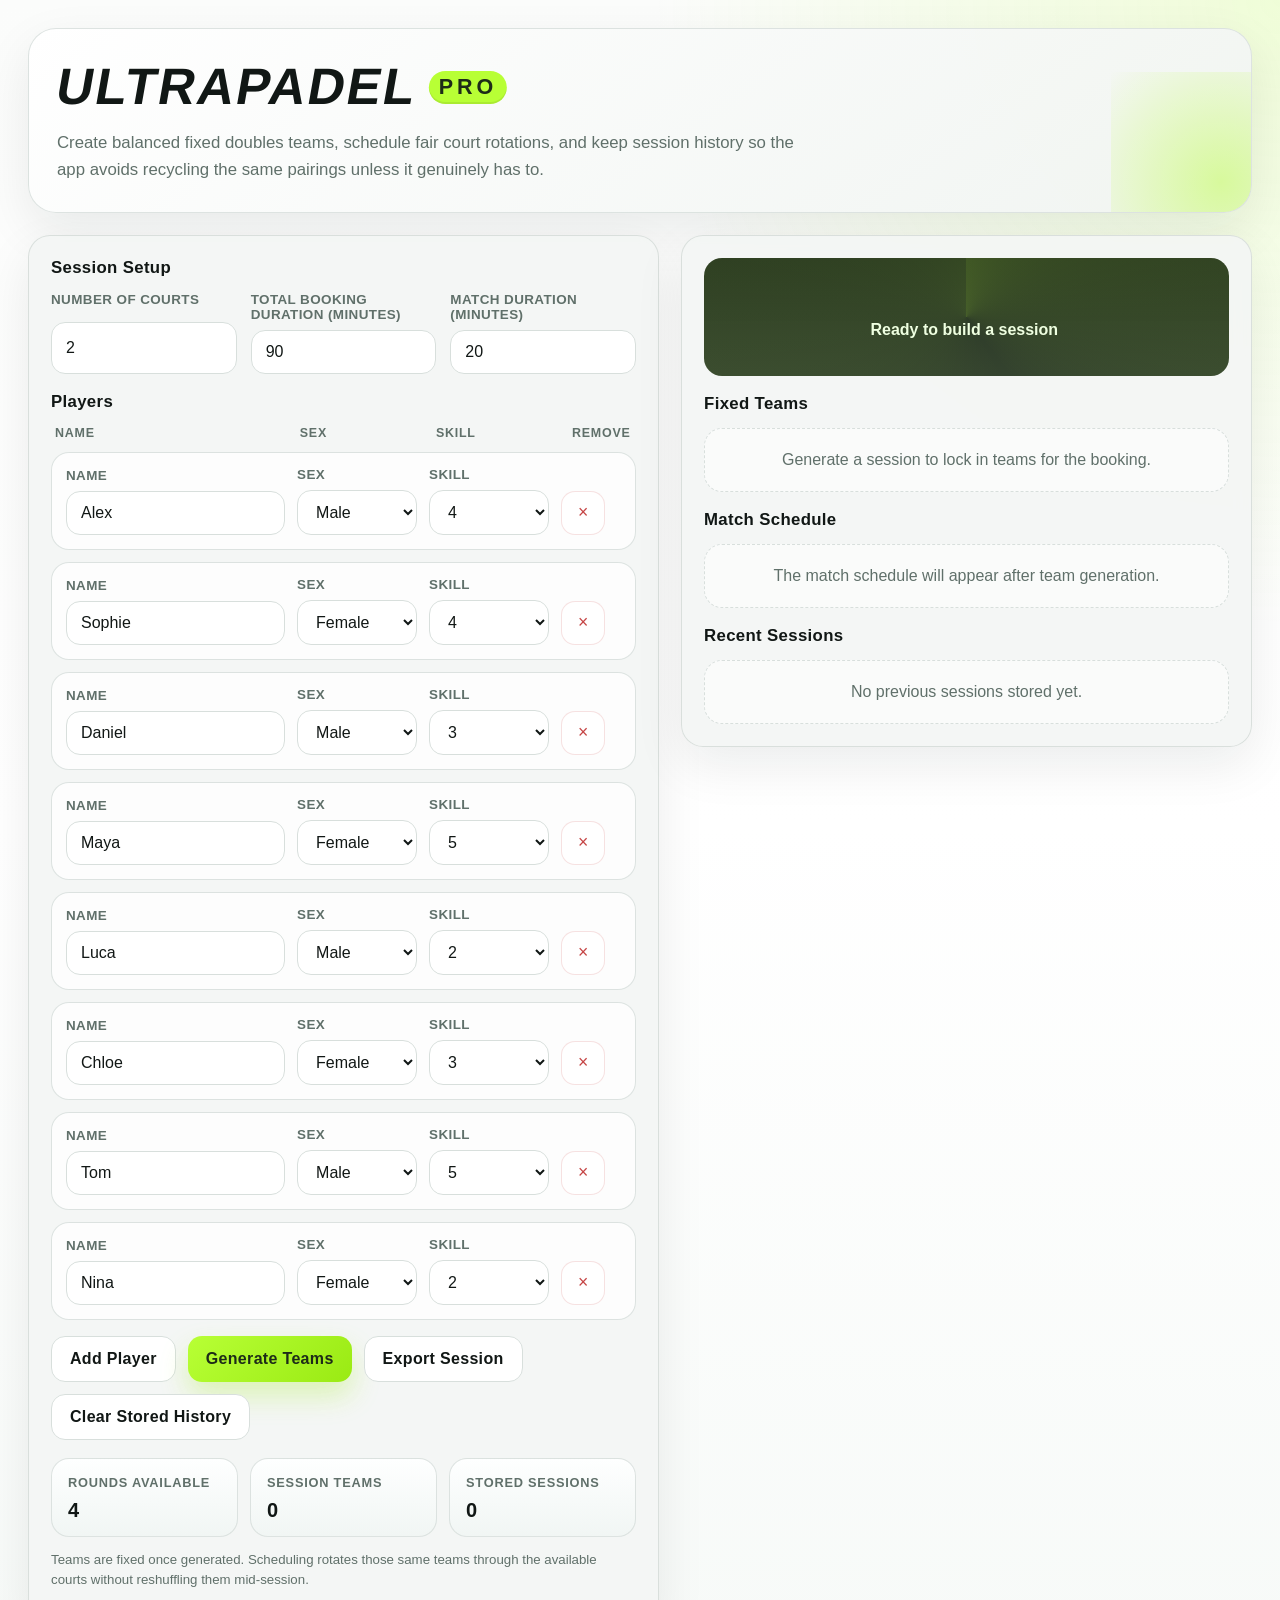
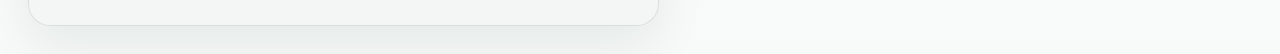
==== ultrapadel-pro.html @ 3bc4e5e4 "first version" ====
<!DOCTYPE html>
<html lang="en">
<head>
  <meta charset="UTF-8" />
  <meta name="viewport" content="width=device-width, initial-scale=1.0" />
  <title>UltraPadel Pro</title>
  <style>
    :root {
      --bg: #ffffff;
      --panel: #f3f5f4;
      --panel-strong: #e9eeeb;
      --text: #111715;
      --muted: #60706a;
      --line: #d8dfdc;
      --accent: #b8ff35;
      --accent-strong: #9aea13;
      --accent-dark: #1d2b18;
      --shadow: 0 18px 50px rgba(17, 23, 21, 0.08);
      --radius: 22px;
      --radius-sm: 14px;
    }

    * {
      box-sizing: border-box;
    }

    html, body {
      margin: 0;
      min-height: 100%;
      background:
        radial-gradient(circle at top right, rgba(184, 255, 53, 0.18), transparent 30%),
        linear-gradient(180deg, #fbfcfb 0%, #ffffff 50%, #f7faf8 100%);
      color: var(--text);
      font-family: "Segoe UI", "Helvetica Neue", Arial, sans-serif;
    }

    body {
      padding: 28px;
    }

    .app {
      max-width: 1400px;
      margin: 0 auto;
      display: grid;
      gap: 22px;
    }

    .hero {
      position: relative;
      overflow: hidden;
      border-radius: 28px;
      padding: 28px;
      background: linear-gradient(145deg, rgba(255,255,255,0.96), rgba(240,244,241,0.96));
      box-shadow: var(--shadow);
      border: 1px solid rgba(216, 223, 220, 0.85);
    }

    .hero::after {
      content: "";
      position: absolute;
      inset: auto -80px -80px auto;
      width: 220px;
      height: 220px;
      background: radial-gradient(circle, rgba(184,255,53,0.45), rgba(184,255,53,0));
      pointer-events: none;
    }

    .logo {
      display: inline-flex;
      align-items: baseline;
      gap: 12px;
      font-size: clamp(2rem, 4vw, 3.5rem);
      font-weight: 900;
      letter-spacing: 0.04em;
      text-transform: uppercase;
      transform: skewX(-10deg);
    }

    .logo .pro {
      color: var(--accent-dark);
      background: var(--accent);
      padding: 4px 10px;
      border-radius: 999px;
      font-size: 0.42em;
      letter-spacing: 0.18em;
      transform: translateY(-10px) skewX(10deg);
      box-shadow: inset 0 -2px 0 rgba(0,0,0,0.08);
    }

    .hero p {
      max-width: 760px;
      margin: 14px 0 0;
      color: var(--muted);
      font-size: 1.05rem;
      line-height: 1.6;
    }

    .layout {
      display: grid;
      grid-template-columns: 1.05fr 0.95fr;
      gap: 22px;
      align-items: start;
    }

    .panel {
      background: rgba(243, 245, 244, 0.9);
      border: 1px solid rgba(216, 223, 220, 0.95);
      border-radius: var(--radius);
      box-shadow: var(--shadow);
      padding: 22px;
      backdrop-filter: blur(8px);
    }

    .panel h2,
    .panel h3 {
      margin: 0 0 14px;
      font-size: 1.05rem;
      letter-spacing: 0.02em;
    }

    .config-grid {
      display: grid;
      grid-template-columns: repeat(3, minmax(0, 1fr));
      gap: 14px;
      margin-bottom: 18px;
    }

    .field,
    .player-cell {
      display: grid;
      gap: 8px;
    }

    label {
      font-size: 0.84rem;
      font-weight: 700;
      color: var(--muted);
      letter-spacing: 0.03em;
      text-transform: uppercase;
    }

    input,
    select,
    button,
    textarea {
      font: inherit;
    }

    input,
    select,
    textarea {
      width: 100%;
      border: 1px solid var(--line);
      background: #ffffff;
      border-radius: 14px;
      padding: 12px 14px;
      color: var(--text);
      outline: none;
      transition: border-color 180ms ease, box-shadow 180ms ease, transform 180ms ease;
    }

    input:focus,
    select:focus,
    textarea:focus {
      border-color: rgba(154, 234, 19, 0.8);
      box-shadow: 0 0 0 4px rgba(184, 255, 53, 0.18);
    }

    .players-head,
    .player-row {
      display: grid;
      grid-template-columns: minmax(0, 1.5fr) minmax(120px, 0.8fr) minmax(120px, 0.8fr) 60px;
      gap: 12px;
      align-items: end;
    }

    .players-head {
      margin-bottom: 12px;
      padding: 0 4px;
      color: var(--muted);
      font-weight: 700;
      font-size: 0.78rem;
      text-transform: uppercase;
      letter-spacing: 0.06em;
    }

    .players-list {
      display: grid;
      gap: 12px;
      margin-bottom: 16px;
    }

    .player-row {
      padding: 14px;
      background: rgba(255, 255, 255, 0.82);
      border: 1px solid rgba(216, 223, 220, 0.85);
      border-radius: 18px;
      transition: transform 180ms ease, box-shadow 180ms ease;
    }

    .player-row:hover {
      transform: translateY(-2px);
      box-shadow: 0 10px 24px rgba(17, 23, 21, 0.06);
    }

    .icon-btn,
    .secondary-btn,
    .primary-btn {
      border: none;
      cursor: pointer;
      transition: transform 180ms ease, box-shadow 180ms ease, background 180ms ease;
    }

    .icon-btn {
      width: 44px;
      height: 44px;
      border-radius: 14px;
      background: #ffffff;
      color: #c54444;
      border: 1px solid rgba(197, 68, 68, 0.16);
      font-size: 1.1rem;
    }

    .icon-btn:hover,
    .secondary-btn:hover,
    .primary-btn:hover {
      transform: translateY(-1px);
    }

    .actions {
      display: flex;
      flex-wrap: wrap;
      gap: 12px;
      margin-top: 14px;
    }

    .primary-btn,
    .secondary-btn {
      padding: 13px 18px;
      border-radius: 14px;
      font-weight: 800;
      letter-spacing: 0.02em;
    }

    .primary-btn {
      background: linear-gradient(135deg, var(--accent) 0%, var(--accent-strong) 100%);
      color: var(--accent-dark);
      box-shadow: 0 14px 28px rgba(154, 234, 19, 0.28);
    }

    .secondary-btn {
      background: #ffffff;
      color: var(--text);
      border: 1px solid var(--line);
    }

    .meta-row {
      display: grid;
      grid-template-columns: repeat(3, minmax(0, 1fr));
      gap: 12px;
      margin-top: 18px;
    }

    .stat-card {
      padding: 14px 16px;
      border-radius: 18px;
      background: linear-gradient(180deg, rgba(255,255,255,0.92), rgba(241,245,243,0.92));
      border: 1px solid rgba(216, 223, 220, 0.85);
    }

    .stat-card strong {
      display: block;
      font-size: 1.25rem;
      margin-top: 8px;
    }

    .stat-card span {
      font-size: 0.8rem;
      font-weight: 800;
      letter-spacing: 0.06em;
      text-transform: uppercase;
      color: var(--muted);
    }

    .shuffle-box {
      min-height: 118px;
      display: grid;
      place-items: center;
      padding: 20px;
      border-radius: 18px;
      background: linear-gradient(180deg, rgba(29,43,24,0.96), rgba(36,52,30,0.92));
      color: #efffe1;
      margin-bottom: 18px;
      position: relative;
      overflow: hidden;
    }

    .shuffle-box::before {
      content: "";
      position: absolute;
      inset: -40%;
      background: conic-gradient(from 0deg, rgba(184,255,53,0.18), transparent 40%, rgba(184,255,53,0.1));
      animation: rotateGlow 9s linear infinite;
    }

    .shuffle-inner {
      position: relative;
      z-index: 1;
      text-align: center;
    }

    .shuffle-state {
      display: inline-flex;
      flex-wrap: wrap;
      justify-content: center;
      gap: 8px;
      min-height: 30px;
      margin-top: 10px;
    }

    .shuffle-pill {
      padding: 7px 10px;
      border-radius: 999px;
      font-size: 0.9rem;
      background: rgba(255,255,255,0.12);
      border: 1px solid rgba(255,255,255,0.12);
      animation: popIn 260ms ease;
    }

    .results-grid {
      display: grid;
      gap: 18px;
    }

    .team-list,
    .schedule-list,
    .history-list {
      display: grid;
      gap: 12px;
    }

    .team-card,
    .round-card,
    .history-card {
      padding: 16px;
      border-radius: 18px;
      background: rgba(255,255,255,0.84);
      border: 1px solid rgba(216,223,220,0.85);
    }

    .team-card header,
    .round-card header {
      display: flex;
      justify-content: space-between;
      gap: 12px;
      align-items: center;
      margin-bottom: 10px;
    }

    .team-tag,
    .court-tag,
    .badge {
      display: inline-flex;
      align-items: center;
      gap: 8px;
      padding: 6px 10px;
      border-radius: 999px;
      font-size: 0.78rem;
      font-weight: 800;
      letter-spacing: 0.05em;
      text-transform: uppercase;
    }

    .team-tag,
    .court-tag {
      background: rgba(184,255,53,0.18);
      color: #3b5a12;
    }

    .badge {
      background: rgba(17,23,21,0.06);
      color: var(--muted);
    }

    .team-players,
    .match-line,
    .history-line {
      display: flex;
      flex-wrap: wrap;
      gap: 10px;
      align-items: center;
    }

    .name-chip {
      padding: 9px 12px;
      border-radius: 999px;
      background: var(--panel);
      font-weight: 700;
    }

    .name-chip small {
      color: var(--muted);
      font-weight: 600;
      margin-left: 6px;
    }

    .vs {
      font-size: 0.82rem;
      font-weight: 900;
      letter-spacing: 0.1em;
      color: var(--muted);
    }

    .subtle {
      color: var(--muted);
      font-size: 0.92rem;
      line-height: 1.5;
    }

    .empty {
      padding: 22px;
      border-radius: 18px;
      border: 1px dashed var(--line);
      color: var(--muted);
      text-align: center;
      background: rgba(255,255,255,0.55);
    }

    .footer-note {
      font-size: 0.83rem;
      color: var(--muted);
      line-height: 1.5;
    }

    @keyframes rotateGlow {
      to { transform: rotate(360deg); }
    }

    @keyframes popIn {
      from {
        opacity: 0;
        transform: translateY(10px) scale(0.96);
      }
      to {
        opacity: 1;
        transform: translateY(0) scale(1);
      }
    }

    @media (max-width: 1120px) {
      .layout {
        grid-template-columns: 1fr;
      }
    }

    @media (max-width: 780px) {
      body {
        padding: 16px;
      }

      .config-grid,
      .meta-row {
        grid-template-columns: 1fr;
      }

      .players-head {
        display: none;
      }

      .player-row {
        grid-template-columns: 1fr;
      }
    }
  </style>
</head>
<body>
  <div class="app">
    <section class="hero">
      <div class="logo">UltraPadel <span class="pro">Pro</span></div>
      <p>Create balanced fixed doubles teams, schedule fair court rotations, and keep session history so the app avoids recycling the same pairings unless it genuinely has to.</p>
    </section>

    <div class="layout">
      <section class="panel">
        <h2>Session Setup</h2>
        <div class="config-grid">
          <div class="field">
            <label for="courts">Number of courts</label>
            <input id="courts" type="number" min="1" step="1" value="2" />
          </div>
          <div class="field">
            <label for="bookingDuration">Total booking duration (minutes)</label>
            <input id="bookingDuration" type="number" min="1" step="1" value="90" />
          </div>
          <div class="field">
            <label for="matchDuration">Match duration (minutes)</label>
            <input id="matchDuration" type="number" min="1" step="1" value="20" />
          </div>
        </div>

        <h3>Players</h3>
        <div class="players-head">
          <div>Name</div>
          <div>Sex</div>
          <div>Skill</div>
          <div>Remove</div>
        </div>
        <div id="playersList" class="players-list"></div>

        <div class="actions">
          <button id="addPlayerBtn" class="secondary-btn" type="button">Add Player</button>
          <button id="generateBtn" class="primary-btn" type="button">Generate Teams</button>
          <button id="exportBtn" class="secondary-btn" type="button">Export Session</button>
          <button id="clearHistoryBtn" class="secondary-btn" type="button">Clear Stored History</button>
        </div>

        <div class="meta-row">
          <div class="stat-card">
            <span>Rounds Available</span>
            <strong id="roundsStat">0</strong>
          </div>
          <div class="stat-card">
            <span>Session Teams</span>
            <strong id="teamsStat">0</strong>
          </div>
          <div class="stat-card">
            <span>Stored Sessions</span>
            <strong id="historyStat">0</strong>
          </div>
        </div>

        <p class="footer-note">Teams are fixed once generated. Scheduling rotates those same teams through the available courts without reshuffling them mid-session.</p>
      </section>

      <section class="panel">
        <div class="shuffle-box">
          <div class="shuffle-inner">
            <strong id="shuffleTitle">Ready to build a session</strong>
            <div id="shuffleState" class="shuffle-state"></div>
          </div>
        </div>

        <div class="results-grid">
          <div>
            <h2>Fixed Teams</h2>
            <div id="teamsOutput" class="team-list">
              <div class="empty">Generate a session to lock in teams for the booking.</div>
            </div>
          </div>

          <div>
            <h2>Match Schedule</h2>
            <div id="scheduleOutput" class="schedule-list">
              <div class="empty">The match schedule will appear after team generation.</div>
            </div>
          </div>

          <div>
            <h2>Recent Sessions</h2>
            <div id="historyOutput" class="history-list">
              <div class="empty">No previous sessions stored yet.</div>
            </div>
          </div>
        </div>
      </section>
    </div>
  </div>

  <script>
    const STORAGE_KEY = "ultrapadel-pro-sessions";
    const MAX_GENERATION_ATTEMPTS = 900;

    const state = {
      players: [],
      currentSession: null,
      shuffleInterval: null
    };

    const els = {
      courts: document.getElementById("courts"),
      bookingDuration: document.getElementById("bookingDuration"),
      matchDuration: document.getElementById("matchDuration"),
      playersList: document.getElementById("playersList"),
      addPlayerBtn: document.getElementById("addPlayerBtn"),
      generateBtn: document.getElementById("generateBtn"),
      exportBtn: document.getElementById("exportBtn"),
      clearHistoryBtn: document.getElementById("clearHistoryBtn"),
      shuffleTitle: document.getElementById("shuffleTitle"),
      shuffleState: document.getElementById("shuffleState"),
      teamsOutput: document.getElementById("teamsOutput"),
      scheduleOutput: document.getElementById("scheduleOutput"),
      historyOutput: document.getElementById("historyOutput"),
      roundsStat: document.getElementById("roundsStat"),
      teamsStat: document.getElementById("teamsStat"),
      historyStat: document.getElementById("historyStat")
    };

    function uid() {
      return Math.random().toString(36).slice(2, 10);
    }

    function createPlayer(name, sex, skill) {
      return { id: uid(), name, sex, skill };
    }

    function getStoredSessions() {
      try {
        const parsed = JSON.parse(localStorage.getItem(STORAGE_KEY) || "[]");
        return Array.isArray(parsed) ? parsed : [];
      } catch (error) {
        return [];
      }
    }

    function saveSession(session) {
      const sessions = getStoredSessions();
      sessions.unshift(session);
      localStorage.setItem(STORAGE_KEY, JSON.stringify(sessions.slice(0, 40)));
    }

    function clearHistory() {
      localStorage.removeItem(STORAGE_KEY);
      renderHistory();
      updateStats();
    }

    function buildTeamHistoryMap(sessions) {
      const historyMap = new Map();
      sessions.forEach((session) => {
        (session.teams || []).forEach((team) => {
          const key = team.members.map((member) => member.name.trim().toLowerCase()).sort().join("|");
          historyMap.set(key, (historyMap.get(key) || 0) + 1);
        });
      });
      return historyMap;
    }

    function buildMatchHistoryMap(sessions) {
      const historyMap = new Map();
      sessions.forEach((session) => {
        (session.matches || []).forEach((match) => {
          const teams = [match.teamAKey, match.teamBKey].sort().join("::");
          historyMap.set(teams, (historyMap.get(teams) || 0) + 1);
        });
      });
      return historyMap;
    }

    function renderPlayers() {
      els.playersList.innerHTML = "";
      state.players.forEach((player) => {
        const row = document.createElement("div");
        row.className = "player-row";
        row.innerHTML = `
          <div class="player-cell">
            <label>Name</label>
            <input type="text" value="${escapeHtml(player.name)}" data-id="${player.id}" data-field="name" placeholder="Player name" />
          </div>
          <div class="player-cell">
            <label>Sex</label>
            <select data-id="${player.id}" data-field="sex">
              <option value="Male" ${player.sex === "Male" ? "selected" : ""}>Male</option>
              <option value="Female" ${player.sex === "Female" ? "selected" : ""}>Female</option>
            </select>
          </div>
          <div class="player-cell">
            <label>Skill</label>
            <select data-id="${player.id}" data-field="skill">
              ${[1, 2, 3, 4, 5].map((value) => `<option value="${value}" ${Number(player.skill) === value ? "selected" : ""}>${value}</option>`).join("")}
            </select>
          </div>
          <button class="icon-btn" type="button" data-remove-id="${player.id}" aria-label="Remove player">×</button>
        `;
        els.playersList.appendChild(row);
      });
    }

    function updateStats() {
      const rounds = calculateTotalRounds();
      const sessions = getStoredSessions();
      els.roundsStat.textContent = String(rounds);
      els.teamsStat.textContent = String(state.currentSession ? state.currentSession.teams.length : 0);
      els.historyStat.textContent = String(sessions.length);
    }

    function calculateTotalRounds() {
      const bookingDuration = Number(els.bookingDuration.value) || 0;
      const matchDuration = Number(els.matchDuration.value) || 0;
      if (bookingDuration <= 0 || matchDuration <= 0) {
        return 0;
      }
      return Math.floor(bookingDuration / matchDuration);
    }

    function averageSkill(players) {
      return players.reduce((sum, player) => sum + Number(player.skill), 0) / players.length;
    }

    function teamKey(team) {
      return team.members.map((member) => member.name.trim().toLowerCase()).sort().join("|");
    }

    function clonePlayers(players) {
      return players.map((player) => ({ ...player, skill: Number(player.skill) }));
    }

    function shuffleArray(input) {
      const arr = [...input];
      for (let i = arr.length - 1; i > 0; i -= 1) {
        const j = Math.floor(Math.random() * (i + 1));
        [arr[i], arr[j]] = [arr[j], arr[i]];
      }
      return arr;
    }

    function startShuffleAnimation(playerNames) {
      stopShuffleAnimation();
      els.shuffleTitle.textContent = "Generating balanced session teams...";
      const update = () => {
        const picks = shuffleArray(playerNames).slice(0, Math.min(8, playerNames.length));
        els.shuffleState.innerHTML = picks.map((name) => `<span class="shuffle-pill">${escapeHtml(name)}</span>`).join("");
      };
      update();
      state.shuffleInterval = setInterval(update, 130);
    }

    function stopShuffleAnimation(message) {
      if (state.shuffleInterval) {
        clearInterval(state.shuffleInterval);
        state.shuffleInterval = null;
      }
      if (message) {
        els.shuffleTitle.textContent = message;
      }
    }

    function validatePlayers(players) {
      if (players.length < 4) {
        return "Add at least 4 players to create doubles teams.";
      }
      if (players.length % 2 !== 0) {
        return "Player count must be even so everyone can be placed in fixed teams of 2.";
      }
      const names = players.map((player) => player.name.trim()).filter(Boolean);
      if (names.length !== players.length) {
        return "Every player needs a name.";
      }
      const normalized = new Set(names.map((name) => name.toLowerCase()));
      if (normalized.size !== names.length) {
        return "Player names must be unique for history tracking to work properly.";
      }
      return "";
    }

    function scoreTeaming(pairing, historyMap) {
      const teamAverages = pairing.map((team) => averageSkill(team));
      const sessionAverage = teamAverages.reduce((sum, value) => sum + value, 0) / teamAverages.length;

      let repeatPenalty = 0;
      let sameSexPenalty = 0;
      let averageSpreadPenalty = 0;

      pairing.forEach((team, index) => {
        const key = team.map((member) => member.name.trim().toLowerCase()).sort().join("|");
        const repeats = historyMap.get(key) || 0;
        repeatPenalty += repeats * 90;
        if (team[0].sex === team[1].sex) {
          sameSexPenalty += 10;
        }
        averageSpreadPenalty += Math.abs(teamAverages[index] - sessionAverage) * 12;
      });

      // Encourage partners with complementary skill, but without making teams wildly uneven.
      const internalBalancePenalty = pairing.reduce((sum, team) => {
        return sum + Math.abs(Number(team[0].skill) - Number(team[1].skill)) * 3;
      }, 0);

      return repeatPenalty + sameSexPenalty + averageSpreadPenalty + internalBalancePenalty;
    }

    function buildGreedyCandidate(players) {
      const pool = shuffleArray(players);
      const candidate = [];

      while (pool.length) {
        const first = pool.shift();
        let bestIndex = 0;
        let bestScore = Number.POSITIVE_INFINITY;

        for (let i = 0; i < pool.length; i += 1) {
          const partner = pool[i];
          let score = Math.abs(Number(first.skill) - Number(partner.skill)) * 4;
          if (first.sex === partner.sex) {
            score += 7;
          }
          score += Math.random() * 1.5;

          if (score < bestScore) {
            bestScore = score;
            bestIndex = i;
          }
        }

        const partner = pool.splice(bestIndex, 1)[0];
        candidate.push([first, partner]);
      }

      return candidate;
    }

    function generateTeams(players, sessions) {
      const historyMap = buildTeamHistoryMap(sessions);
      const shuffled = shuffleArray(clonePlayers(players));
      let bestPairing = null;
      let bestScore = Number.POSITIVE_INFINITY;

      // Use repeated randomized greedy candidates instead of building the full pairing tree,
      // which becomes impractical as player counts grow.
      for (let attempt = 0; attempt < MAX_GENERATION_ATTEMPTS; attempt += 1) {
        const pairing = buildGreedyCandidate(shuffled);
        const score = scoreTeaming(pairing, historyMap);
        if (score < bestScore) {
          bestScore = score;
          bestPairing = pairing;
        }
      }

      const teams = (bestPairing || []).map((pair, index) => ({
        id: `T${index + 1}`,
        members: pair.map((player) => ({ ...player })),
        averageSkill: averageSkill(pair),
        mixed: pair[0].sex !== pair[1].sex
      })).sort((a, b) => a.averageSkill - b.averageSkill);

      return teams;
    }

    function generateTeamMatchups(teams, matchHistoryMap) {
      const matchups = [];
      for (let i = 0; i < teams.length; i += 1) {
        for (let j = i + 1; j < teams.length; j += 1) {
          const key = [teamKey(teams[i]), teamKey(teams[j])].sort().join("::");
          matchups.push({
            teamA: teams[i],
            teamB: teams[j],
            key,
            historicalCount: matchHistoryMap.get(key) || 0
          });
        }
      }
      return matchups.sort((a, b) => a.historicalCount - b.historicalCount);
    }

    function pickBestMatchCandidate(candidates, playCounts, lastPlayedTeams, seenSessionMatchups) {
      let best = null;
      let bestScore = Number.POSITIVE_INFINITY;

      candidates.forEach((candidate) => {
        const teamAKey = teamKey(candidate.teamA);
        const teamBKey = teamKey(candidate.teamB);
        const playGapScore = playCounts[teamAKey] + playCounts[teamBKey];
        const repeatPenalty = seenSessionMatchups.has(candidate.key) ? 180 : 0;
        const restPenalty = (lastPlayedTeams.has(teamAKey) ? 16 : 0) + (lastPlayedTeams.has(teamBKey) ? 16 : 0);
        const historicalPenalty = candidate.historicalCount * 8;
        const score = playGapScore * 10 + repeatPenalty + restPenalty + historicalPenalty;

        if (score < bestScore) {
          bestScore = score;
          best = candidate;
        }
      });

      return best;
    }

    function scheduleMatches(teams, totalRounds, courtCount, sessions) {
      const matchHistoryMap = buildMatchHistoryMap(sessions);
      const allMatchups = generateTeamMatchups(teams, matchHistoryMap);
      const playCounts = Object.fromEntries(teams.map((team) => [teamKey(team), 0]));
      const schedule = [];
      const seenSessionMatchups = new Set();
      let lastPlayedTeams = new Set();

      for (let round = 1; round <= totalRounds; round += 1) {
        const matchesThisRound = [];
        const teamsUsedThisRound = new Set();

        for (let court = 1; court <= courtCount; court += 1) {
          const available = allMatchups.filter((match) => {
            const teamAKey = teamKey(match.teamA);
            const teamBKey = teamKey(match.teamB);
            return !teamsUsedThisRound.has(teamAKey) && !teamsUsedThisRound.has(teamBKey);
          });

          if (!available.length) {
            break;
          }

          const chosen = pickBestMatchCandidate(available, playCounts, lastPlayedTeams, seenSessionMatchups);
          if (!chosen) {
            break;
          }

          const teamAKey = teamKey(chosen.teamA);
          const teamBKey = teamKey(chosen.teamB);

          teamsUsedThisRound.add(teamAKey);
          teamsUsedThisRound.add(teamBKey);
          seenSessionMatchups.add(chosen.key);
          playCounts[teamAKey] += 1;
          playCounts[teamBKey] += 1;

          matchesThisRound.push({
            court,
            teamA: chosen.teamA,
            teamB: chosen.teamB,
            teamAKey,
            teamBKey
          });
        }

        schedule.push({
          round,
          matches: matchesThisRound
        });

        lastPlayedTeams = teamsUsedThisRound;
      }

      return { schedule, playCounts };
    }

    function buildSession(teams, scheduleData) {
      return {
        id: uid(),
        createdAt: new Date().toISOString(),
        settings: {
          courts: Number(els.courts.value) || 0,
          bookingDuration: Number(els.bookingDuration.value) || 0,
          matchDuration: Number(els.matchDuration.value) || 0,
          totalRounds: calculateTotalRounds()
        },
        teams: teams.map((team) => ({
          id: team.id,
          members: team.members.map((member) => ({ name: member.name, sex: member.sex, skill: Number(member.skill) })),
          averageSkill: team.averageSkill,
          mixed: team.mixed,
          key: teamKey(team)
        })),
        rounds: scheduleData.schedule,
        matches: scheduleData.schedule.flatMap((round) => {
          return round.matches.map((match) => ({
            round: round.round,
            court: match.court,
            teamAKey: match.teamAKey,
            teamBKey: match.teamBKey
          }));
        }),
        playCounts: scheduleData.playCounts
      };
    }

    function renderTeams(session) {
      if (!session || !session.teams.length) {
        els.teamsOutput.innerHTML = '<div class="empty">Generate a session to lock in teams for the booking.</div>';
        return;
      }

      els.teamsOutput.innerHTML = session.teams.map((team, index) => `
        <article class="team-card">
          <header>
            <span class="team-tag">Team ${index + 1}</span>
            <span class="badge">${team.mixed ? "Mixed Pair" : "Same-Sex Pair"} · Avg ${team.averageSkill.toFixed(1)}</span>
          </header>
          <div class="team-players">
            ${team.members.map((member) => `
              <span class="name-chip">${escapeHtml(member.name)}<small>${member.sex} · Skill ${member.skill}</small></span>
            `).join("")}
          </div>
        </article>
      `).join("");
    }

    function renderSchedule(session) {
      if (!session || !session.rounds.length) {
        els.scheduleOutput.innerHTML = '<div class="empty">The match schedule will appear after team generation.</div>';
        return;
      }

      els.scheduleOutput.innerHTML = session.rounds.map((round) => `
        <article class="round-card">
          <header>
            <strong>Round ${round.round}</strong>
            <span class="badge">${round.matches.length} ${round.matches.length === 1 ? "match" : "matches"}</span>
          </header>
          ${round.matches.length ? round.matches.map((match) => `
            <div class="match-line">
              <span class="court-tag">Court ${match.court}</span>
              <span>${escapeHtml(match.teamA.members.map((member) => member.name).join(" / "))}</span>
              <span class="vs">vs</span>
              <span>${escapeHtml(match.teamB.members.map((member) => member.name).join(" / "))}</span>
            </div>
          `).join("") : '<div class="subtle">No court assignment in this round. All available teams have already had fair rotation opportunities.</div>'}
        </article>
      `).join("");
    }

    function renderHistory() {
      const sessions = getStoredSessions();
      if (!sessions.length) {
        els.historyOutput.innerHTML = '<div class="empty">No previous sessions stored yet.</div>';
        return;
      }

      els.historyOutput.innerHTML = sessions.slice(0, 6).map((session) => `
        <article class="history-card">
          <strong>${new Date(session.createdAt).toLocaleString()}</strong>
          <div class="history-line subtle">${session.teams.length} teams · ${session.settings.totalRounds} rounds · ${session.settings.courts} courts</div>
          <div class="history-line subtle">${session.teams.map((team) => team.members.map((member) => member.name).join(" / ")).join(" · ")}</div>
        </article>
      `).join("");
    }

    function exportSession() {
      if (!state.currentSession) {
        alert("Generate a session first so there is something to export.");
        return;
      }

      const lines = [];
      lines.push("UltraPadel Pro Session Export");
      lines.push(`Created,${state.currentSession.createdAt}`);
      lines.push(`Courts,${state.currentSession.settings.courts}`);
      lines.push(`Booking Duration,${state.currentSession.settings.bookingDuration}`);
      lines.push(`Match Duration,${state.currentSession.settings.matchDuration}`);
      lines.push(`Total Rounds,${state.currentSession.settings.totalRounds}`);
      lines.push("");
      lines.push("Teams");
      lines.push("Team,Player 1,Sex 1,Skill 1,Player 2,Sex 2,Skill 2,Average Skill");

      state.currentSession.teams.forEach((team, index) => {
        lines.push([
          `Team ${index + 1}`,
          team.members[0].name,
          team.members[0].sex,
          team.members[0].skill,
          team.members[1].name,
          team.members[1].sex,
          team.members[1].skill,
          team.averageSkill.toFixed(1)
        ].map(csvEscape).join(","));
      });

      lines.push("");
      lines.push("Schedule");
      lines.push("Round,Court,Team A,Team B");

      state.currentSession.rounds.forEach((round) => {
        if (!round.matches.length) {
          lines.push([`Round ${round.round}`, "No match", "", ""].map(csvEscape).join(","));
          return;
        }

        round.matches.forEach((match) => {
          lines.push([
            `Round ${round.round}`,
            `Court ${match.court}`,
            match.teamA.members.map((member) => member.name).join(" / "),
            match.teamB.members.map((member) => member.name).join(" / ")
          ].map(csvEscape).join(","));
        });
      });

      const blob = new Blob([lines.join("\n")], { type: "text/csv;charset=utf-8;" });
      const url = URL.createObjectURL(blob);
      const link = document.createElement("a");
      const stamp = new Date().toISOString().slice(0, 19).replace(/[:T]/g, "-");
      link.href = url;
      link.download = `ultrapadel-pro-session-${stamp}.csv`;
      document.body.appendChild(link);
      link.click();
      link.remove();
      URL.revokeObjectURL(url);
    }

    function csvEscape(value) {
      const stringValue = String(value);
      if (/[",\n]/.test(stringValue)) {
        return `"${stringValue.replace(/"/g, '""')}"`;
      }
      return stringValue;
    }

    function escapeHtml(value) {
      return String(value)
        .replace(/&/g, "&amp;")
        .replace(/</g, "&lt;")
        .replace(/>/g, "&gt;")
        .replace(/"/g, "&quot;")
        .replace(/'/g, "&#39;");
    }

    async function handleGenerate() {
      const players = clonePlayers(state.players).map((player) => ({
        ...player,
        name: player.name.trim()
      }));

      const validationError = validatePlayers(players);
      const courts = Number(els.courts.value) || 0;
      const totalRounds = calculateTotalRounds();

      if (validationError) {
        alert(validationError);
        return;
      }
      if (courts < 1) {
        alert("Number of courts must be at least 1.");
        return;
      }
      if (totalRounds < 1) {
        alert("Booking duration must allow at least one full match.");
        return;
      }

      startShuffleAnimation(players.map((player) => player.name));
      els.generateBtn.disabled = true;

      await new Promise((resolve) => setTimeout(resolve, 1800));

      const sessions = getStoredSessions();
      const teams = generateTeams(players, sessions);
      const scheduleData = scheduleMatches(teams, totalRounds, courts, sessions);
      const session = buildSession(teams, scheduleData);

      state.currentSession = session;
      saveSession(session);
      stopShuffleAnimation("Session locked in");

      renderTeams(session);
      renderSchedule(session);
      renderHistory();
      updateStats();

      els.shuffleState.innerHTML = session.teams.map((team, index) => `
        <span class="shuffle-pill">Team ${index + 1}: ${escapeHtml(team.members.map((member) => member.name).join(" + "))}</span>
      `).join("");

      els.generateBtn.disabled = false;
    }

    function syncPlayerField(target) {
      const player = state.players.find((entry) => entry.id === target.dataset.id);
      if (!player) {
        return;
      }
      if (target.dataset.field === "skill") {
        player.skill = Number(target.value);
      } else {
        player[target.dataset.field] = target.value;
      }
    }

    function addPlayer(player) {
      state.players.push(player);
      renderPlayers();
    }

    function removePlayer(id) {
      state.players = state.players.filter((player) => player.id !== id);
      renderPlayers();
    }

    function seedPlayers() {
      state.players = [
        createPlayer("Alex", "Male", 4),
        createPlayer("Sophie", "Female", 4),
        createPlayer("Daniel", "Male", 3),
        createPlayer("Maya", "Female", 5),
        createPlayer("Luca", "Male", 2),
        createPlayer("Chloe", "Female", 3),
        createPlayer("Tom", "Male", 5),
        createPlayer("Nina", "Female", 2)
      ];
    }

    function attachEvents() {
      els.addPlayerBtn.addEventListener("click", () => {
        addPlayer(createPlayer("", "Male", 3));
      });

      els.generateBtn.addEventListener("click", handleGenerate);
      els.exportBtn.addEventListener("click", exportSession);
      els.clearHistoryBtn.addEventListener("click", () => {
        if (confirm("Clear all stored session history? This will remove previous team-combination memory.")) {
          clearHistory();
        }
      });

      [els.courts, els.bookingDuration, els.matchDuration].forEach((input) => {
        input.addEventListener("input", updateStats);
      });

      els.playersList.addEventListener("input", (event) => {
        const target = event.target;
        if (!(target instanceof HTMLInputElement || target instanceof HTMLSelectElement)) {
          return;
        }
        if (target.dataset.id && target.dataset.field) {
          syncPlayerField(target);
        }
      });

      els.playersList.addEventListener("click", (event) => {
        const target = event.target;
        if (!(target instanceof HTMLElement)) {
          return;
        }
        const removeId = target.getAttribute("data-remove-id");
        if (removeId) {
          removePlayer(removeId);
        }
      });
    }

    function init() {
      seedPlayers();
      renderPlayers();
      renderHistory();
      updateStats();
      attachEvents();
    }

    init();
  </script>
</body>
</html>
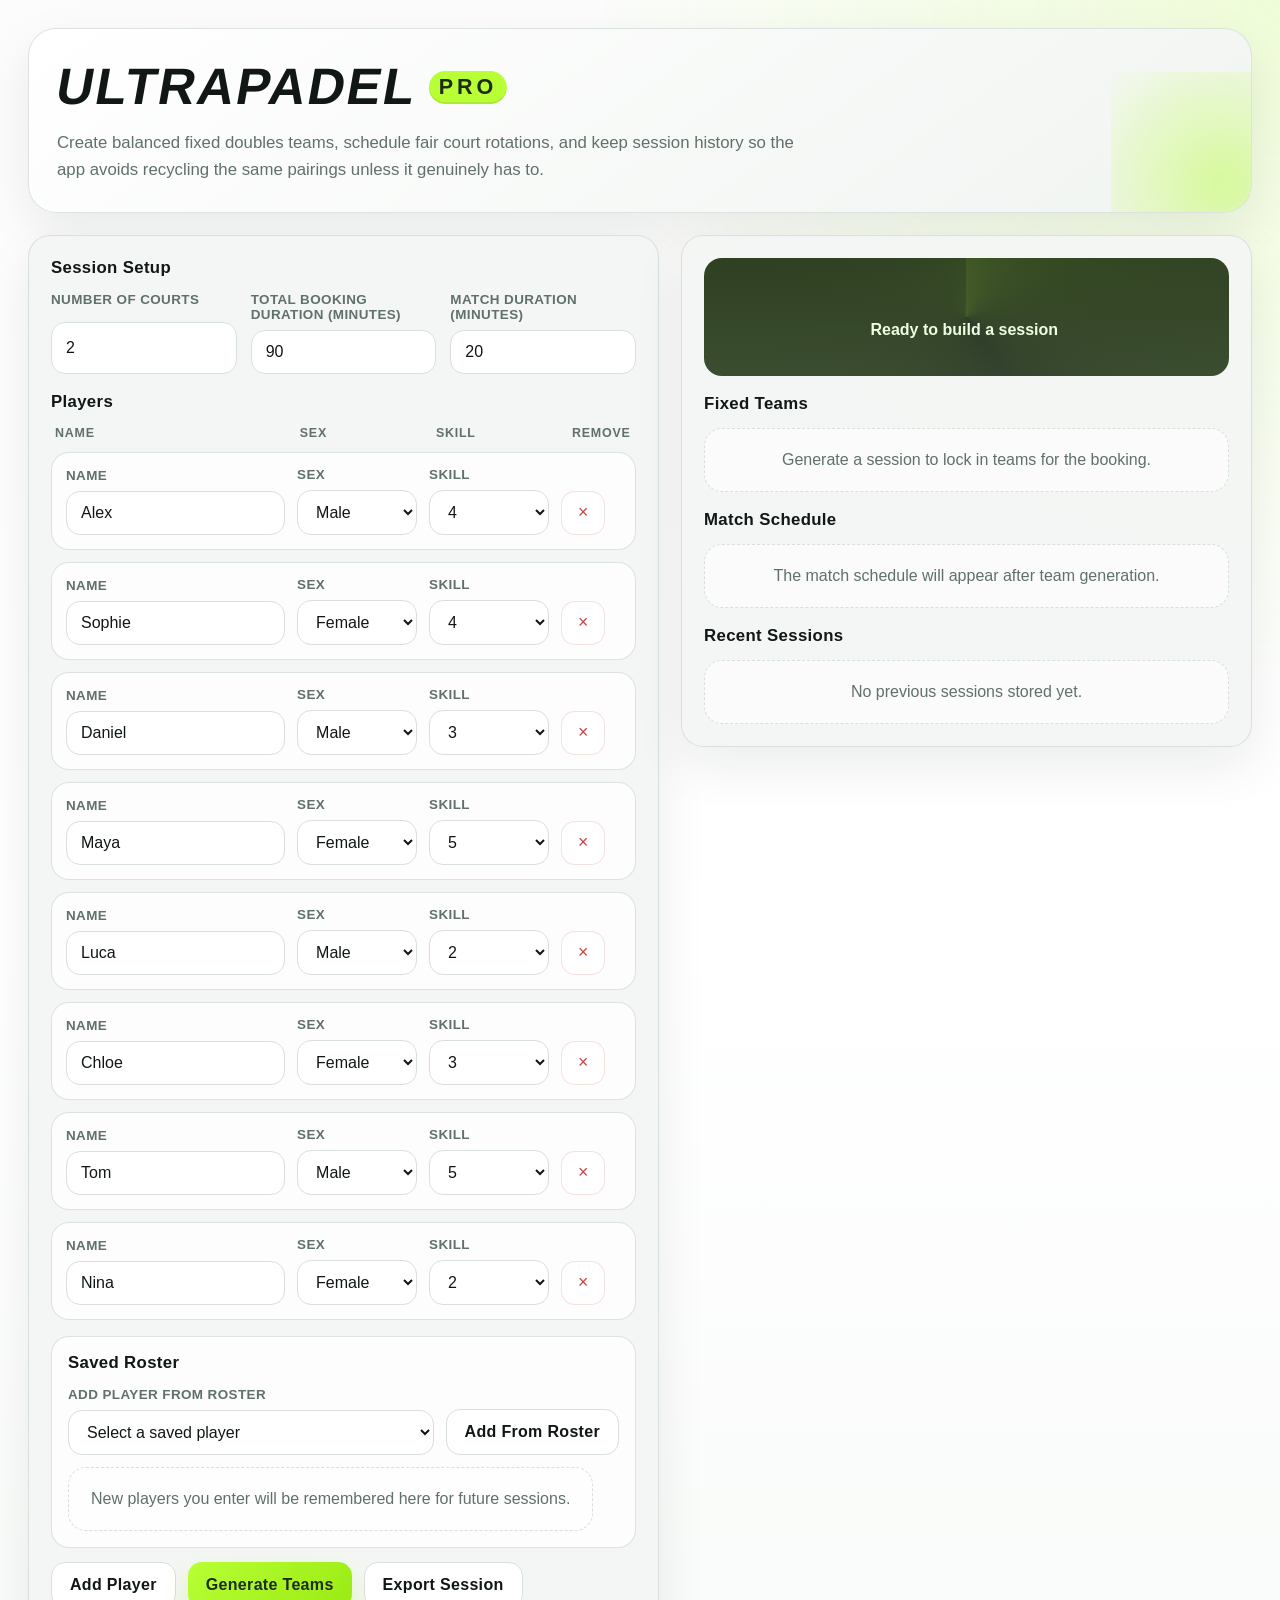
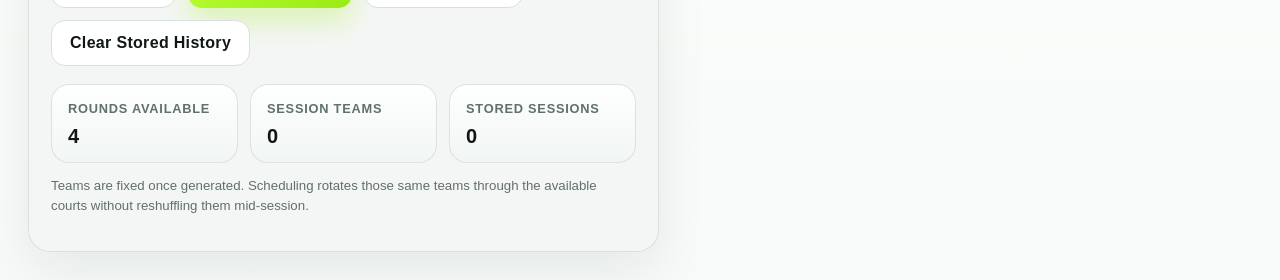
==== commit 29b0daf0: "fixing randomisation problem" ====
--- a/ultrapadel-pro.html
+++ b/ultrapadel-pro.html
@@ -190,6 +190,45 @@
       margin-bottom: 16px;
     }
 
+    .roster-panel {
+      margin-top: 14px;
+      padding: 16px;
+      border-radius: 18px;
+      background: rgba(255, 255, 255, 0.76);
+      border: 1px solid rgba(216, 223, 220, 0.85);
+    }
+
+    .roster-controls {
+      display: grid;
+      grid-template-columns: minmax(0, 1fr) auto;
+      gap: 12px;
+      align-items: end;
+      margin-bottom: 12px;
+    }
+
+    .roster-chips {
+      display: flex;
+      flex-wrap: wrap;
+      gap: 8px;
+    }
+
+    .roster-chip {
+      display: inline-flex;
+      align-items: center;
+      gap: 6px;
+      padding: 8px 12px;
+      border-radius: 999px;
+      background: rgba(184, 255, 53, 0.14);
+      color: #2c4610;
+      font-size: 0.85rem;
+      font-weight: 700;
+    }
+
+    .roster-chip small {
+      color: var(--muted);
+      font-weight: 700;
+    }
+
     .player-row {
       padding: 14px;
       background: rgba(255, 255, 255, 0.82);
@@ -507,6 +546,22 @@
         </div>
         <div id="playersList" class="players-list"></div>
 
+        <div class="roster-panel">
+          <h3>Saved Roster</h3>
+          <div class="roster-controls">
+            <div class="field">
+              <label for="rosterSelect">Add player from roster</label>
+              <select id="rosterSelect">
+                <option value="">Select a saved player</option>
+              </select>
+            </div>
+            <button id="addFromRosterBtn" class="secondary-btn" type="button">Add From Roster</button>
+          </div>
+          <div id="rosterPreview" class="roster-chips">
+            <div class="empty">New players you enter will be remembered here for future sessions.</div>
+          </div>
+        </div>
+
         <div class="actions">
           <button id="addPlayerBtn" class="secondary-btn" type="button">Add Player</button>
           <button id="generateBtn" class="primary-btn" type="button">Generate Teams</button>
@@ -568,10 +623,13 @@
 
   <script>
     const STORAGE_KEY = "ultrapadel-pro-sessions";
+    const ROSTER_STORAGE_KEY = "ultrapadel-pro-roster";
     const MAX_GENERATION_ATTEMPTS = 900;
+    const EXACT_TEAM_SEARCH_LIMIT = 12;
 
     const state = {
       players: [],
+      roster: [],
       currentSession: null,
       shuffleInterval: null
     };
@@ -581,7 +639,10 @@
       bookingDuration: document.getElementById("bookingDuration"),
       matchDuration: document.getElementById("matchDuration"),
       playersList: document.getElementById("playersList"),
+      rosterSelect: document.getElementById("rosterSelect"),
+      rosterPreview: document.getElementById("rosterPreview"),
       addPlayerBtn: document.getElementById("addPlayerBtn"),
+      addFromRosterBtn: document.getElementById("addFromRosterBtn"),
       generateBtn: document.getElementById("generateBtn"),
       exportBtn: document.getElementById("exportBtn"),
       clearHistoryBtn: document.getElementById("clearHistoryBtn"),
@@ -612,6 +673,48 @@
       }
     }
 
+    function getStoredRoster() {
+      try {
+        const parsed = JSON.parse(localStorage.getItem(ROSTER_STORAGE_KEY) || "[]");
+        return Array.isArray(parsed) ? parsed : [];
+      } catch (error) {
+        return [];
+      }
+    }
+
+    function saveRoster(roster) {
+      localStorage.setItem(ROSTER_STORAGE_KEY, JSON.stringify(roster));
+    }
+
+    function normalizeName(name) {
+      return String(name || "").trim().toLowerCase();
+    }
+
+    function upsertRosterPlayer(player) {
+      const name = String(player.name || "").trim();
+      if (!name) {
+        return;
+      }
+
+      const normalizedName = normalizeName(name);
+      const nextEntry = {
+        name,
+        sex: player.sex,
+        skill: Number(player.skill)
+      };
+
+      const existingIndex = state.roster.findIndex((entry) => normalizeName(entry.name) === normalizedName);
+      if (existingIndex >= 0) {
+        state.roster[existingIndex] = nextEntry;
+      } else {
+        state.roster.push(nextEntry);
+      }
+
+      state.roster.sort((a, b) => a.name.localeCompare(b.name));
+      saveRoster(state.roster);
+      renderRoster();
+    }
+
     function saveSession(session) {
       const sessions = getStoredSessions();
       sessions.unshift(session);
@@ -675,6 +778,27 @@
       });
     }
 
+    function renderRoster() {
+      const roster = [...state.roster].sort((a, b) => a.name.localeCompare(b.name));
+      els.rosterSelect.innerHTML = '<option value="">Select a saved player</option>';
+
+      roster.forEach((player) => {
+        const option = document.createElement("option");
+        option.value = normalizeName(player.name);
+        option.textContent = `${player.name} · ${player.sex} · Skill ${player.skill}`;
+        els.rosterSelect.appendChild(option);
+      });
+
+      if (!roster.length) {
+        els.rosterPreview.innerHTML = '<div class="empty">New players you enter will be remembered here for future sessions.</div>';
+        return;
+      }
+
+      els.rosterPreview.innerHTML = roster.map((player) => `
+        <span class="roster-chip">${escapeHtml(player.name)}<small>${player.sex} · ${player.skill}</small></span>
+      `).join("");
+    }
+
     function updateStats() {
       const rounds = calculateTotalRounds();
       const sessions = getStoredSessions();
@@ -752,33 +876,72 @@
       return "";
     }
 
-    function scoreTeaming(pairing, historyMap) {
+    function evaluateTeaming(pairing, historyMap) {
       const teamAverages = pairing.map((team) => averageSkill(team));
       const sessionAverage = teamAverages.reduce((sum, value) => sum + value, 0) / teamAverages.length;
 
-      let repeatPenalty = 0;
-      let sameSexPenalty = 0;
+      let repeatedTeams = 0;
+      let repeatWeight = 0;
+      let sameSexTeams = 0;
       let averageSpreadPenalty = 0;
+      let internalBalancePenalty = 0;
 
       pairing.forEach((team, index) => {
         const key = team.map((member) => member.name.trim().toLowerCase()).sort().join("|");
         const repeats = historyMap.get(key) || 0;
-        repeatPenalty += repeats * 90;
+        if (repeats > 0) {
+          repeatedTeams += 1;
+          repeatWeight += repeats;
+        }
         if (team[0].sex === team[1].sex) {
-          sameSexPenalty += 10;
+          sameSexTeams += 1;
         }
         averageSpreadPenalty += Math.abs(teamAverages[index] - sessionAverage) * 12;
+        // Encourage partners with complementary skill, but without making teams wildly uneven.
+        internalBalancePenalty += Math.abs(Number(team[0].skill) - Number(team[1].skill)) * 3;
       });
 
-      // Encourage partners with complementary skill, but without making teams wildly uneven.
-      const internalBalancePenalty = pairing.reduce((sum, team) => {
-        return sum + Math.abs(Number(team[0].skill) - Number(team[1].skill)) * 3;
-      }, 0);
-
-      return repeatPenalty + sameSexPenalty + averageSpreadPenalty + internalBalancePenalty;
-    }
-
-    function buildGreedyCandidate(players) {
+      return {
+        repeatedTeams,
+        repeatWeight,
+        sameSexTeams,
+        averageSpreadPenalty,
+        internalBalancePenalty,
+        totalScore: (sameSexTeams * 10) + averageSpreadPenalty + internalBalancePenalty
+      };
+    }
+
+    function compareTeamingMetrics(left, right) {
+      if (!left) {
+        return 1;
+      }
+      if (!right) {
+        return -1;
+      }
+      if (left.repeatedTeams !== right.repeatedTeams) {
+        return left.repeatedTeams < right.repeatedTeams ? -1 : 1;
+      }
+      if (left.repeatWeight !== right.repeatWeight) {
+        return left.repeatWeight < right.repeatWeight ? -1 : 1;
+      }
+      if (left.sameSexTeams !== right.sameSexTeams) {
+        return left.sameSexTeams < right.sameSexTeams ? -1 : 1;
+      }
+      if (left.averageSpreadPenalty !== right.averageSpreadPenalty) {
+        return left.averageSpreadPenalty < right.averageSpreadPenalty ? -1 : 1;
+      }
+      if (left.internalBalancePenalty !== right.internalBalancePenalty) {
+        return left.internalBalancePenalty < right.internalBalancePenalty ? -1 : 1;
+      }
+      return 0;
+    }
+
+    function getPairHistoryCount(playerA, playerB, historyMap) {
+      const key = [playerA.name, playerB.name].map((name) => normalizeName(name)).sort().join("|");
+      return historyMap.get(key) || 0;
+    }
+
+    function buildGreedyCandidate(players, historyMap) {
       const pool = shuffleArray(players);
       const candidate = [];
 
@@ -789,7 +952,8 @@
 
         for (let i = 0; i < pool.length; i += 1) {
           const partner = pool[i];
-          let score = Math.abs(Number(first.skill) - Number(partner.skill)) * 4;
+          let score = getPairHistoryCount(first, partner, historyMap) * 1000;
+          score += Math.abs(Number(first.skill) - Number(partner.skill)) * 4;
           if (first.sex === partner.sex) {
             score += 7;
           }
@@ -808,20 +972,76 @@
       return candidate;
     }
 
+    function searchBestTeaming(remainingPlayers, historyMap, currentPairing, bestResult) {
+      if (!remainingPlayers.length) {
+        const metrics = evaluateTeaming(currentPairing, historyMap);
+        if (!bestResult || compareTeamingMetrics(metrics, bestResult.metrics) < 0) {
+          return {
+            pairing: currentPairing.map((team) => team.map((player) => ({ ...player }))),
+            metrics
+          };
+        }
+        return bestResult;
+      }
+
+      const [first, ...rest] = remainingPlayers;
+      const orderedPartners = rest
+        .map((partner, index) => ({
+          partner,
+          index,
+          repeatCount: getPairHistoryCount(first, partner, historyMap),
+          sameSex: first.sex === partner.sex ? 1 : 0,
+          skillGap: Math.abs(Number(first.skill) - Number(partner.skill))
+        }))
+        .sort((a, b) => {
+          if (a.repeatCount !== b.repeatCount) {
+            return a.repeatCount - b.repeatCount;
+          }
+          if (a.sameSex !== b.sameSex) {
+            return a.sameSex - b.sameSex;
+          }
+          if (a.skillGap !== b.skillGap) {
+            return a.skillGap - b.skillGap;
+          }
+          return Math.random() - 0.5;
+        });
+
+      let candidateBest = bestResult;
+
+      orderedPartners.forEach(({ partner, index }) => {
+        const nextPairing = [...currentPairing, [first, partner]];
+        const partialMetrics = evaluateTeaming(nextPairing, historyMap);
+
+        if (candidateBest && partialMetrics.repeatedTeams > candidateBest.metrics.repeatedTeams) {
+          return;
+        }
+
+        const nextRemaining = rest.filter((_, restIndex) => restIndex !== index);
+        candidateBest = searchBestTeaming(nextRemaining, historyMap, nextPairing, candidateBest);
+      });
+
+      return candidateBest;
+    }
+
     function generateTeams(players, sessions) {
       const historyMap = buildTeamHistoryMap(sessions);
-      const shuffled = shuffleArray(clonePlayers(players));
+      const workingPlayers = shuffleArray(clonePlayers(players));
       let bestPairing = null;
-      let bestScore = Number.POSITIVE_INFINITY;
-
-      // Use repeated randomized greedy candidates instead of building the full pairing tree,
-      // which becomes impractical as player counts grow.
-      for (let attempt = 0; attempt < MAX_GENERATION_ATTEMPTS; attempt += 1) {
-        const pairing = buildGreedyCandidate(shuffled);
-        const score = scoreTeaming(pairing, historyMap);
-        if (score < bestScore) {
-          bestScore = score;
-          bestPairing = pairing;
+      let bestMetrics = null;
+
+      if (workingPlayers.length <= EXACT_TEAM_SEARCH_LIMIT) {
+        const result = searchBestTeaming(workingPlayers, historyMap, [], null);
+        bestPairing = result ? result.pairing : null;
+        bestMetrics = result ? result.metrics : null;
+      } else {
+        // For larger groups, keep the same priority order but sample many candidates.
+        for (let attempt = 0; attempt < MAX_GENERATION_ATTEMPTS; attempt += 1) {
+          const pairing = buildGreedyCandidate(workingPlayers, historyMap);
+          const metrics = evaluateTeaming(pairing, historyMap);
+          if (!bestMetrics || compareTeamingMetrics(metrics, bestMetrics) < 0) {
+            bestPairing = pairing;
+            bestMetrics = metrics;
+          }
         }
       }
 
@@ -1129,6 +1349,7 @@
       await new Promise((resolve) => setTimeout(resolve, 1800));
 
       const sessions = getStoredSessions();
+      players.forEach((player) => upsertRosterPlayer(player));
       const teams = generateTeams(players, sessions);
       const scheduleData = scheduleMatches(teams, totalRounds, courts, sessions);
       const session = buildSession(teams, scheduleData);
@@ -1159,6 +1380,10 @@
       } else {
         player[target.dataset.field] = target.value;
       }
+
+      if (String(player.name || "").trim()) {
+        upsertRosterPlayer(player);
+      }
     }
 
     function addPlayer(player) {
@@ -1169,6 +1394,28 @@
     function removePlayer(id) {
       state.players = state.players.filter((player) => player.id !== id);
       renderPlayers();
+    }
+
+    function addPlayerFromRoster() {
+      const selectedName = els.rosterSelect.value;
+      if (!selectedName) {
+        alert("Select a saved player from the roster first.");
+        return;
+      }
+
+      const rosterPlayer = state.roster.find((player) => normalizeName(player.name) === selectedName);
+      if (!rosterPlayer) {
+        return;
+      }
+
+      const alreadyInSession = state.players.some((player) => normalizeName(player.name) === selectedName);
+      if (alreadyInSession) {
+        alert(`${rosterPlayer.name} is already in this session setup.`);
+        return;
+      }
+
+      addPlayer(createPlayer(rosterPlayer.name, rosterPlayer.sex, rosterPlayer.skill));
+      els.rosterSelect.value = "";
     }
 
     function seedPlayers() {
@@ -1188,6 +1435,7 @@
       els.addPlayerBtn.addEventListener("click", () => {
         addPlayer(createPlayer("", "Male", 3));
       });
+      els.addFromRosterBtn.addEventListener("click", addPlayerFromRoster);
 
       els.generateBtn.addEventListener("click", handleGenerate);
       els.exportBtn.addEventListener("click", exportSession);
@@ -1224,8 +1472,10 @@
     }
 
     function init() {
+      state.roster = getStoredRoster();
       seedPlayers();
       renderPlayers();
+      renderRoster();
       renderHistory();
       updateStats();
       attachEvents();
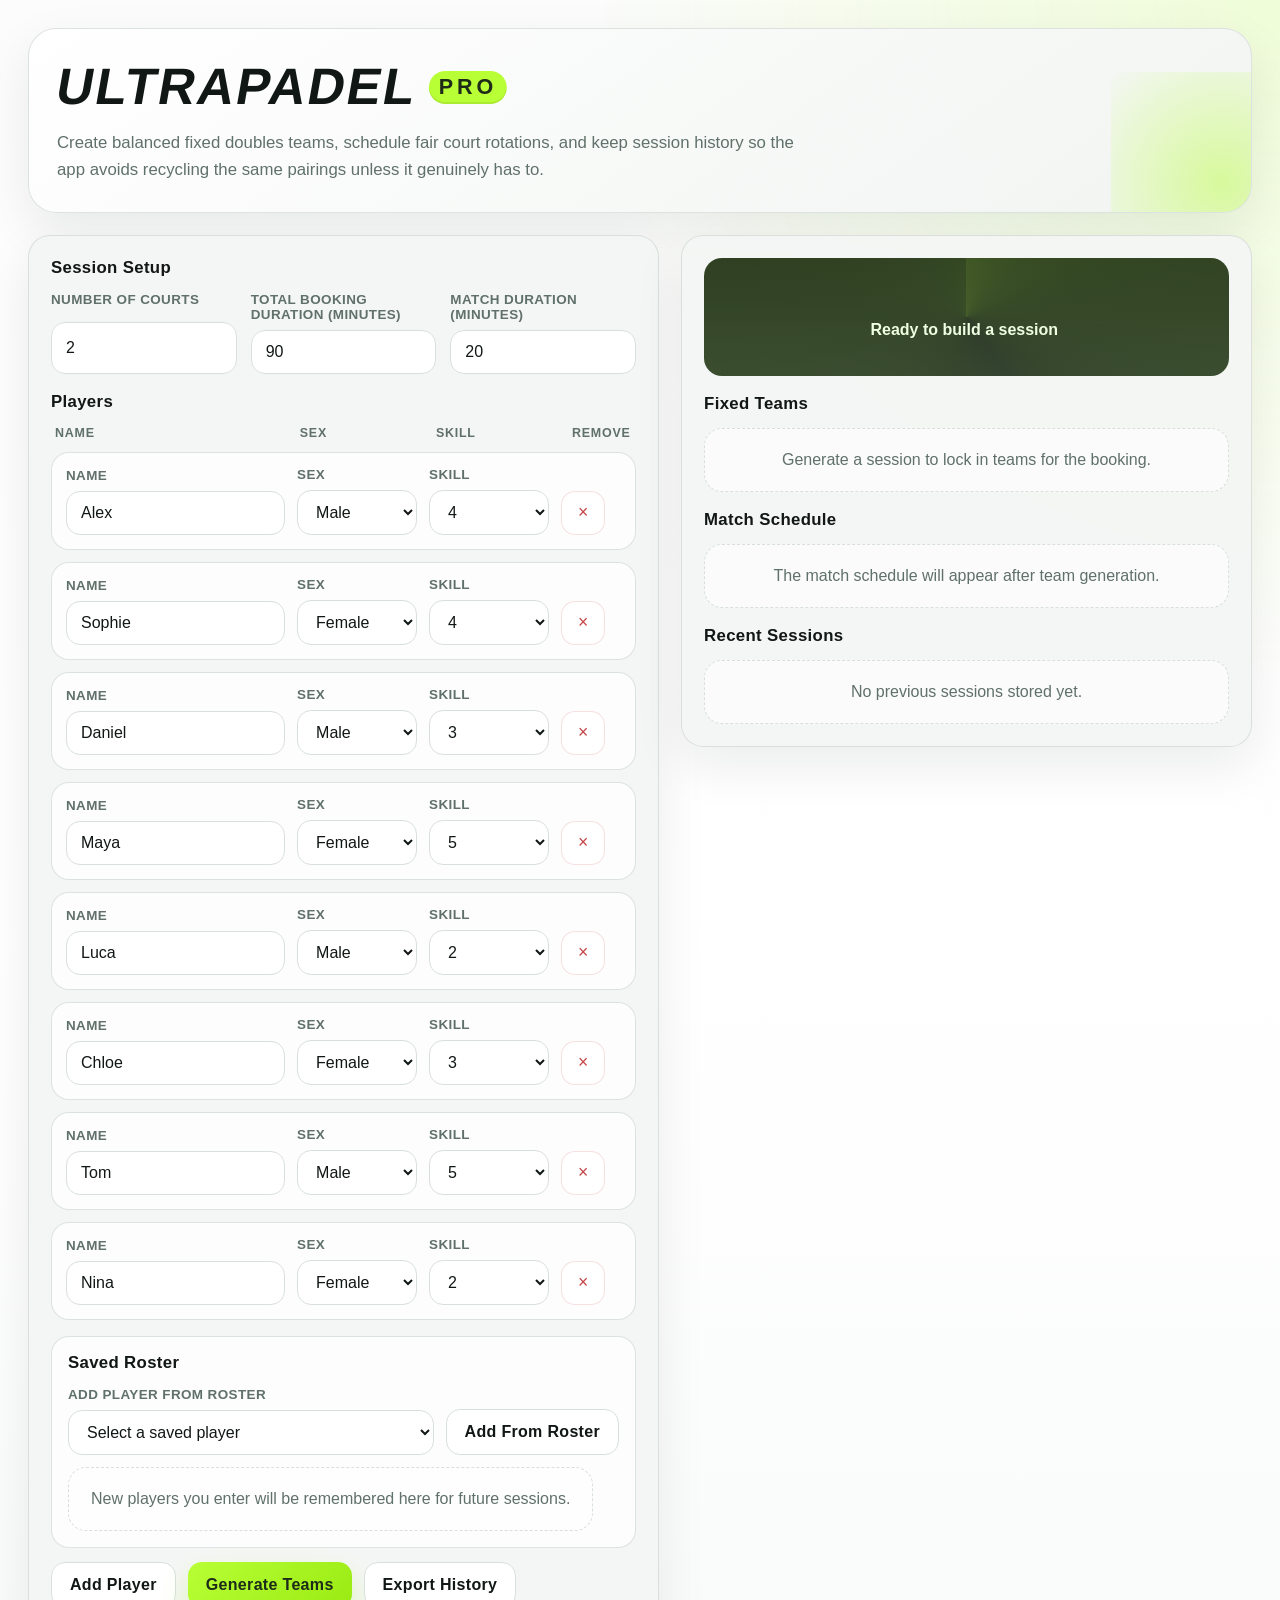
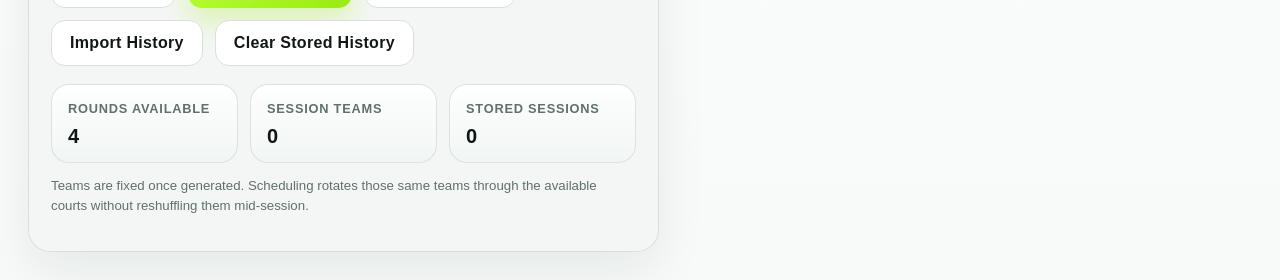
==== commit fa497f20: "INITIAL COMMIT" ====
--- a/ultrapadel-pro.html
+++ b/ultrapadel-pro.html
@@ -565,7 +565,9 @@
         <div class="actions">
           <button id="addPlayerBtn" class="secondary-btn" type="button">Add Player</button>
           <button id="generateBtn" class="primary-btn" type="button">Generate Teams</button>
-          <button id="exportBtn" class="secondary-btn" type="button">Export Session</button>
+          <button id="exportHistoryBtn" class="secondary-btn" type="button">Export History</button>
+          <button id="importHistoryBtn" class="secondary-btn" type="button">Import History</button>
+          <input id="importHistoryInput" type="file" accept=".json,application/json" hidden />
           <button id="clearHistoryBtn" class="secondary-btn" type="button">Clear Stored History</button>
         </div>
 
@@ -644,7 +646,9 @@
       addPlayerBtn: document.getElementById("addPlayerBtn"),
       addFromRosterBtn: document.getElementById("addFromRosterBtn"),
       generateBtn: document.getElementById("generateBtn"),
-      exportBtn: document.getElementById("exportBtn"),
+      exportHistoryBtn: document.getElementById("exportHistoryBtn"),
+      importHistoryBtn: document.getElementById("importHistoryBtn"),
+      importHistoryInput: document.getElementById("importHistoryInput"),
       clearHistoryBtn: document.getElementById("clearHistoryBtn"),
       shuffleTitle: document.getElementById("shuffleTitle"),
       shuffleState: document.getElementById("shuffleState"),
@@ -717,6 +721,10 @@
 
     function saveSession(session) {
       const sessions = getStoredSessions();
+      const existingIndex = sessions.findIndex((entry) => isSameSession(entry, session));
+      if (existingIndex >= 0) {
+        sessions.splice(existingIndex, 1);
+      }
       sessions.unshift(session);
       localStorage.setItem(STORAGE_KEY, JSON.stringify(sessions.slice(0, 40)));
     }
@@ -747,6 +755,15 @@
         });
       });
       return historyMap;
+    }
+
+    function isSameSession(left, right) {
+      if (!left || !right) {
+        return false;
+      }
+      const leftTeams = (left.teams || []).map((team) => team.key || teamKey(team)).sort().join("::");
+      const rightTeams = (right.teams || []).map((team) => team.key || teamKey(team)).sort().join("::");
+      return left.createdAt === right.createdAt && leftTeams === rightTeams;
     }
 
     function renderPlayers() {
@@ -1241,74 +1258,142 @@
       `).join("");
     }
 
-    function exportSession() {
-      if (!state.currentSession) {
-        alert("Generate a session first so there is something to export.");
+    function getExportableHistoryPayload() {
+      const sessions = getStoredSessions();
+      if (state.currentSession && !sessions.some((session) => isSameSession(session, state.currentSession))) {
+        sessions.unshift(state.currentSession);
+      }
+
+      return {
+        app: "UltraPadel Pro",
+        type: "history-backup",
+        version: 1,
+        exportedAt: new Date().toISOString(),
+        sessions,
+        roster: state.roster
+      };
+    }
+
+    function exportHistory() {
+      const payload = getExportableHistoryPayload();
+      if (!payload.sessions.length && !payload.roster.length) {
+        alert("There is no saved history to export yet.");
         return;
       }
 
-      const lines = [];
-      lines.push("UltraPadel Pro Session Export");
-      lines.push(`Created,${state.currentSession.createdAt}`);
-      lines.push(`Courts,${state.currentSession.settings.courts}`);
-      lines.push(`Booking Duration,${state.currentSession.settings.bookingDuration}`);
-      lines.push(`Match Duration,${state.currentSession.settings.matchDuration}`);
-      lines.push(`Total Rounds,${state.currentSession.settings.totalRounds}`);
-      lines.push("");
-      lines.push("Teams");
-      lines.push("Team,Player 1,Sex 1,Skill 1,Player 2,Sex 2,Skill 2,Average Skill");
-
-      state.currentSession.teams.forEach((team, index) => {
-        lines.push([
-          `Team ${index + 1}`,
-          team.members[0].name,
-          team.members[0].sex,
-          team.members[0].skill,
-          team.members[1].name,
-          team.members[1].sex,
-          team.members[1].skill,
-          team.averageSkill.toFixed(1)
-        ].map(csvEscape).join(","));
-      });
-
-      lines.push("");
-      lines.push("Schedule");
-      lines.push("Round,Court,Team A,Team B");
-
-      state.currentSession.rounds.forEach((round) => {
-        if (!round.matches.length) {
-          lines.push([`Round ${round.round}`, "No match", "", ""].map(csvEscape).join(","));
-          return;
-        }
-
-        round.matches.forEach((match) => {
-          lines.push([
-            `Round ${round.round}`,
-            `Court ${match.court}`,
-            match.teamA.members.map((member) => member.name).join(" / "),
-            match.teamB.members.map((member) => member.name).join(" / ")
-          ].map(csvEscape).join(","));
-        });
-      });
-
-      const blob = new Blob([lines.join("\n")], { type: "text/csv;charset=utf-8;" });
+      const blob = new Blob([JSON.stringify(payload, null, 2)], { type: "application/json;charset=utf-8;" });
       const url = URL.createObjectURL(blob);
       const link = document.createElement("a");
       const stamp = new Date().toISOString().slice(0, 19).replace(/[:T]/g, "-");
       link.href = url;
-      link.download = `ultrapadel-pro-session-${stamp}.csv`;
+      link.download = `ultrapadel-pro-history-${stamp}.json`;
       document.body.appendChild(link);
       link.click();
       link.remove();
       URL.revokeObjectURL(url);
     }
 
-    function csvEscape(value) {
-      const stringValue = String(value);
-      if (/[",\n]/.test(stringValue)) {
-        return `"${stringValue.replace(/"/g, '""')}"`;
-      }
-      return stringValue;
+    function importHistoryFromText(rawText) {
+      let payload;
+      try {
+        payload = JSON.parse(rawText);
+      } catch (error) {
+        throw new Error("This file is not valid JSON.");
+      }
+
+      if (!payload || payload.app !== "UltraPadel Pro" || payload.type !== "history-backup") {
+        throw new Error("This file was not recognized as an UltraPadel Pro history export.");
+      }
+
+      const incomingSessions = Array.isArray(payload.sessions) ? payload.sessions : [];
+      const incomingRoster = Array.isArray(payload.roster) ? payload.roster : [];
+      const storedSessions = getStoredSessions();
+      const mergedSessions = [...storedSessions];
+      let addedSessions = 0;
+
+      incomingSessions.forEach((session) => {
+        if (!mergedSessions.some((existing) => isSameSession(existing, session))) {
+          mergedSessions.push(session);
+          addedSessions += 1;
+        }
+      });
+
+      mergedSessions.sort((a, b) => new Date(b.createdAt).getTime() - new Date(a.createdAt).getTime());
+      localStorage.setItem(STORAGE_KEY, JSON.stringify(mergedSessions.slice(0, 40)));
+
+      const rosterMap = new Map(state.roster.map((player) => [normalizeName(player.name), {
+        name: player.name,
+        sex: player.sex,
+        skill: Number(player.skill)
+      }]));
+      let addedRosterPlayers = 0;
+
+      incomingRoster.forEach((player) => {
+        const name = String(player && player.name || "").trim();
+        if (!name) {
+          return;
+        }
+        const key = normalizeName(name);
+        if (!rosterMap.has(key)) {
+          addedRosterPlayers += 1;
+        }
+        rosterMap.set(key, {
+          name,
+          sex: player.sex,
+          skill: Number(player.skill)
+        });
+      });
+
+      mergedSessions.forEach((session) => {
+        (session.teams || []).forEach((team) => {
+          (team.members || []).forEach((member) => {
+            const name = String(member && member.name || "").trim();
+            if (!name) {
+              return;
+            }
+            const key = normalizeName(name);
+            if (!rosterMap.has(key)) {
+              addedRosterPlayers += 1;
+            }
+            rosterMap.set(key, {
+              name,
+              sex: member.sex,
+              skill: Number(member.skill)
+            });
+          });
+        });
+      });
+
+      state.roster = Array.from(rosterMap.values()).sort((a, b) => a.name.localeCompare(b.name));
+      saveRoster(state.roster);
+      renderRoster();
+      renderHistory();
+      updateStats();
+
+      return { addedSessions, addedRosterPlayers };
+    }
+
+    function handleImportHistoryFile(file) {
+      if (!file) {
+        return;
+      }
+
+      const reader = new FileReader();
+      reader.onload = () => {
+        try {
+          const result = importHistoryFromText(String(reader.result || ""));
+          alert(`History import complete. Added ${result.addedSessions} new sessions and ${result.addedRosterPlayers} roster entries.`);
+        } catch (error) {
+          alert(error.message || "The selected history file could not be imported.");
+        } finally {
+          els.importHistoryInput.value = "";
+        }
+      };
+      reader.onerror = () => {
+        alert("The selected file could not be read.");
+        els.importHistoryInput.value = "";
+      };
+      reader.readAsText(file);
     }
 
     function escapeHtml(value) {
@@ -1438,7 +1523,17 @@
       els.addFromRosterBtn.addEventListener("click", addPlayerFromRoster);
 
       els.generateBtn.addEventListener("click", handleGenerate);
-      els.exportBtn.addEventListener("click", exportSession);
+      els.exportHistoryBtn.addEventListener("click", exportHistory);
+      els.importHistoryBtn.addEventListener("click", () => {
+        els.importHistoryInput.click();
+      });
+      els.importHistoryInput.addEventListener("change", (event) => {
+        const target = event.target;
+        if (!(target instanceof HTMLInputElement) || !target.files || !target.files[0]) {
+          return;
+        }
+        handleImportHistoryFile(target.files[0]);
+      });
       els.clearHistoryBtn.addEventListener("click", () => {
         if (confirm("Clear all stored session history? This will remove previous team-combination memory.")) {
           clearHistory();
